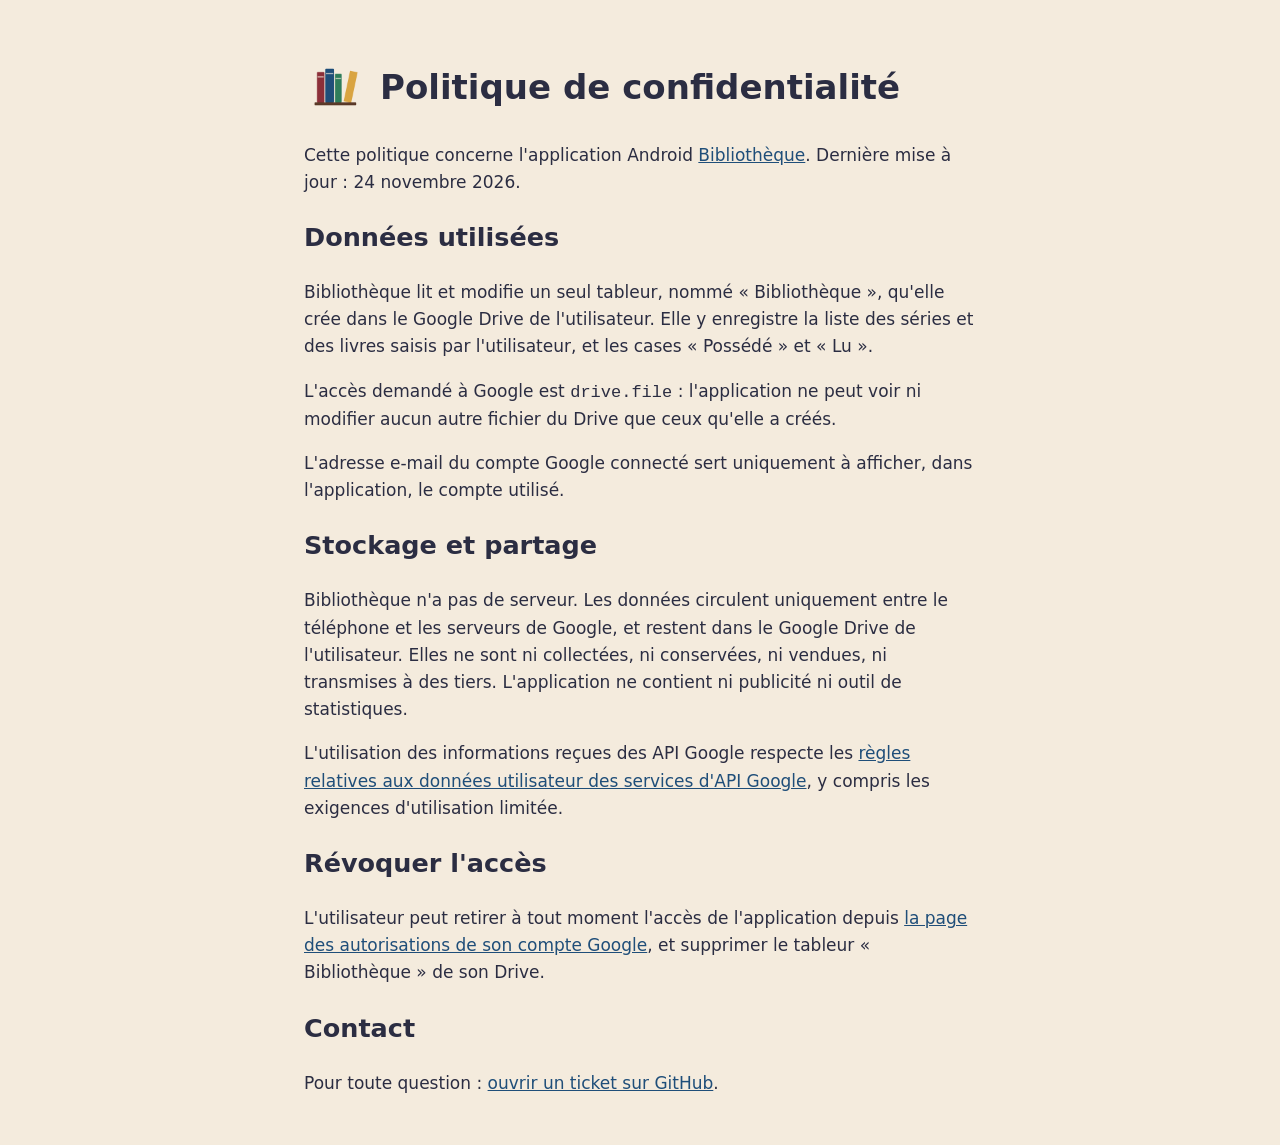
==== bibliotheque/confidentialite.html @ 09bbf12f "feat: présentation et politique de confidentialité de Bibliothèque" ====
<!doctype html>
<html lang="fr">
<head>
  <meta charset="utf-8">
  <meta name="viewport" content="width=device-width, initial-scale=1">
  <title>Bibliothèque : confidentialité</title>
  <link rel="icon" href="icone.png">
  <link rel="stylesheet" href="/style.css">
</head>
<body>
<main>
  <h1><img src="icone.png" alt="">Politique de confidentialité</h1>
  <p>Cette politique concerne l'application Android <a href="./">Bibliothèque</a>. Dernière mise à jour : 24 novembre 2026.</p>

  <h2>Données utilisées</h2>
  <p>Bibliothèque lit et modifie un seul tableur, nommé « Bibliothèque », qu'elle crée dans le Google Drive de l'utilisateur. Elle y enregistre la liste des séries et des livres saisis par l'utilisateur, et les cases « Possédé » et « Lu ».</p>
  <p>L'accès demandé à Google est <code>drive.file</code> : l'application ne peut voir ni modifier aucun autre fichier du Drive que ceux qu'elle a créés.</p>
  <p>L'adresse e-mail du compte Google connecté sert uniquement à afficher, dans l'application, le compte utilisé.</p>

  <h2>Stockage et partage</h2>
  <p>Bibliothèque n'a pas de serveur. Les données circulent uniquement entre le téléphone et les serveurs de Google, et restent dans le Google Drive de l'utilisateur. Elles ne sont ni collectées, ni conservées, ni vendues, ni transmises à des tiers. L'application ne contient ni publicité ni outil de statistiques.</p>
  <p>L'utilisation des informations reçues des API Google respecte les <a href="https://developers.google.com/terms/api-services-user-data-policy">règles relatives aux données utilisateur des services d'API Google</a>, y compris les exigences d'utilisation limitée.</p>

  <h2>Révoquer l'accès</h2>
  <p>L'utilisateur peut retirer à tout moment l'accès de l'application depuis <a href="https://myaccount.google.com/permissions">la page des autorisations de son compte Google</a>, et supprimer le tableur « Bibliothèque » de son Drive.</p>

  <h2>Contact</h2>
  <p>Pour toute question : <a href="https://github.com/atlantis3001/atlantis3001.github.io/issues">ouvrir un ticket sur GitHub</a>.</p>
</main>
</body>
</html>
---- style.css ----
:root { --fond: #f4ebdd; --texte: #2b2d42; --lien: #1f4e79; }
body { margin: 0; background: var(--fond); color: var(--texte); font: 17px/1.6 system-ui, sans-serif; }
main { max-width: 42rem; margin: 0 auto; padding: 2rem 1rem; }
h1 { display: flex; align-items: center; gap: 0.75rem; }
h1 img { width: 64px; height: 64px; border-radius: 14px; }
a { color: var(--lien); }
footer { margin-top: 3rem; font-size: 0.9rem; opacity: 0.8; }
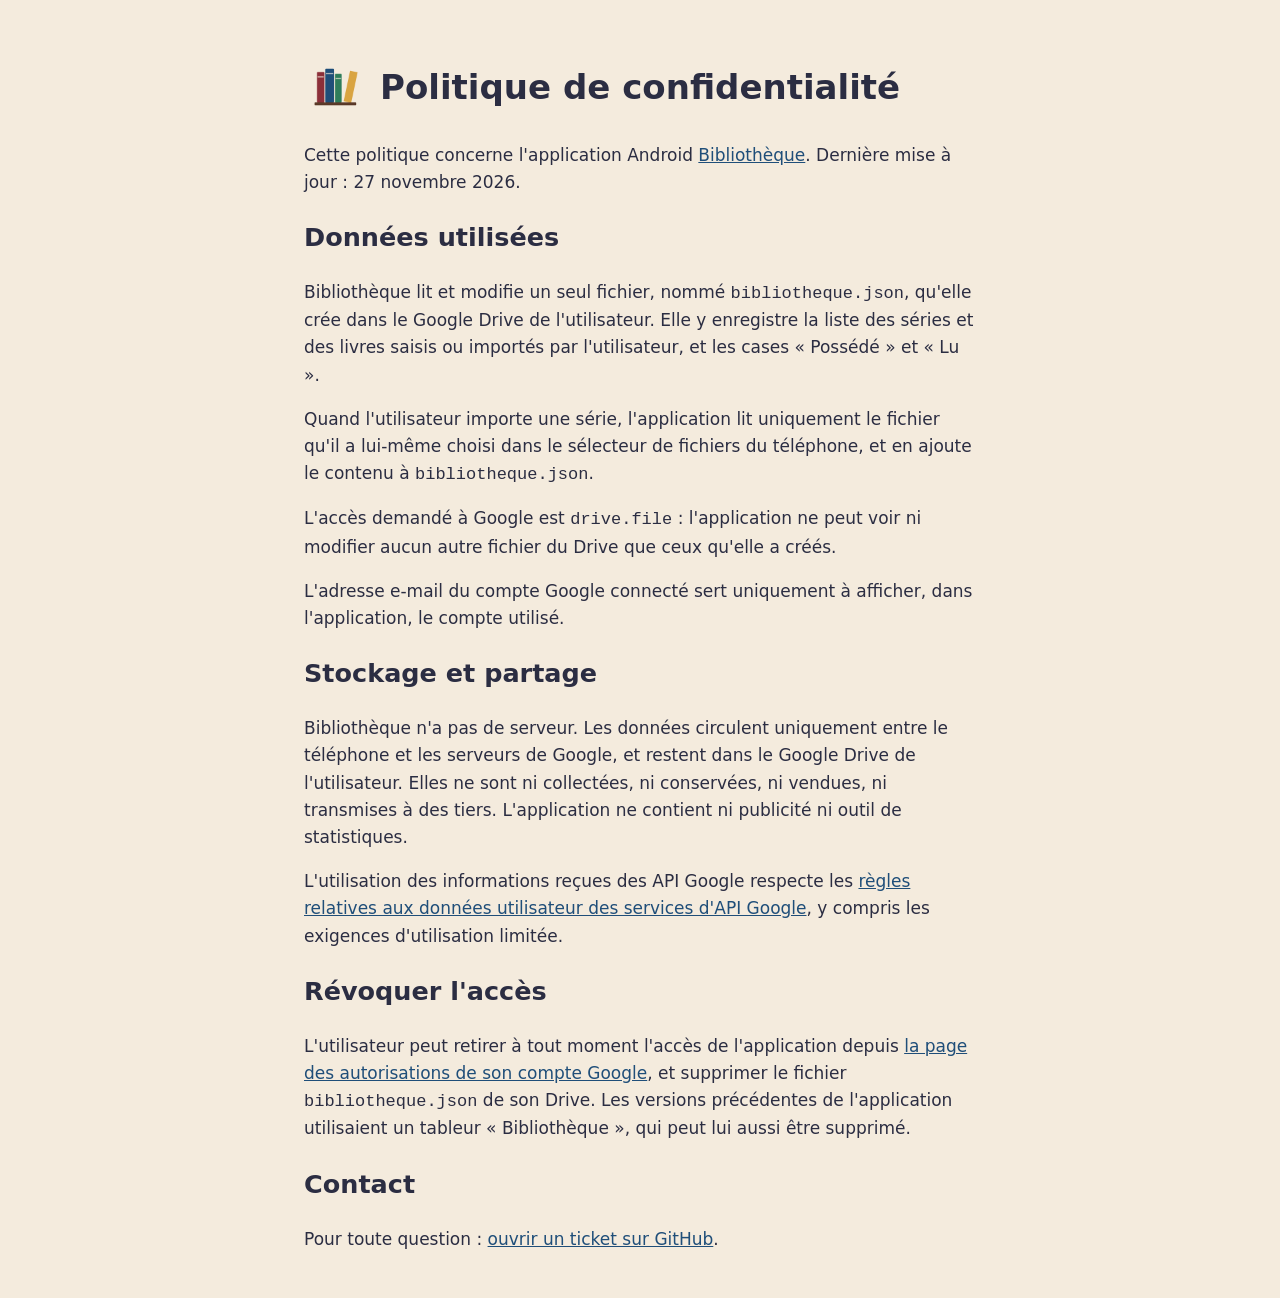
==== commit 4e6cd5fb: "docs(bibliotheque): fichier JSON au lieu du tableur" ====
--- a/bibliotheque/confidentialite.html
+++ b/bibliotheque/confidentialite.html
@@ -10,10 +10,11 @@
 <body>
 <main>
   <h1><img src="icone.png" alt="">Politique de confidentialité</h1>
-  <p>Cette politique concerne l'application Android <a href="./">Bibliothèque</a>. Dernière mise à jour : 24 novembre 2026.</p>
+  <p>Cette politique concerne l'application Android <a href="./">Bibliothèque</a>. Dernière mise à jour : 27 novembre 2026.</p>
 
   <h2>Données utilisées</h2>
-  <p>Bibliothèque lit et modifie un seul tableur, nommé « Bibliothèque », qu'elle crée dans le Google Drive de l'utilisateur. Elle y enregistre la liste des séries et des livres saisis par l'utilisateur, et les cases « Possédé » et « Lu ».</p>
+  <p>Bibliothèque lit et modifie un seul fichier, nommé <code>bibliotheque.json</code>, qu'elle crée dans le Google Drive de l'utilisateur. Elle y enregistre la liste des séries et des livres saisis ou importés par l'utilisateur, et les cases « Possédé » et « Lu ».</p>
+  <p>Quand l'utilisateur importe une série, l'application lit uniquement le fichier qu'il a lui-même choisi dans le sélecteur de fichiers du téléphone, et en ajoute le contenu à <code>bibliotheque.json</code>.</p>
   <p>L'accès demandé à Google est <code>drive.file</code> : l'application ne peut voir ni modifier aucun autre fichier du Drive que ceux qu'elle a créés.</p>
   <p>L'adresse e-mail du compte Google connecté sert uniquement à afficher, dans l'application, le compte utilisé.</p>
 
@@ -22,7 +23,7 @@
   <p>L'utilisation des informations reçues des API Google respecte les <a href="https://developers.google.com/terms/api-services-user-data-policy">règles relatives aux données utilisateur des services d'API Google</a>, y compris les exigences d'utilisation limitée.</p>
 
   <h2>Révoquer l'accès</h2>
-  <p>L'utilisateur peut retirer à tout moment l'accès de l'application depuis <a href="https://myaccount.google.com/permissions">la page des autorisations de son compte Google</a>, et supprimer le tableur « Bibliothèque » de son Drive.</p>
+  <p>L'utilisateur peut retirer à tout moment l'accès de l'application depuis <a href="https://myaccount.google.com/permissions">la page des autorisations de son compte Google</a>, et supprimer le fichier <code>bibliotheque.json</code> de son Drive. Les versions précédentes de l'application utilisaient un tableur « Bibliothèque », qui peut lui aussi être supprimé.</p>
 
   <h2>Contact</h2>
   <p>Pour toute question : <a href="https://github.com/atlantis3001/atlantis3001.github.io/issues">ouvrir un ticket sur GitHub</a>.</p>
